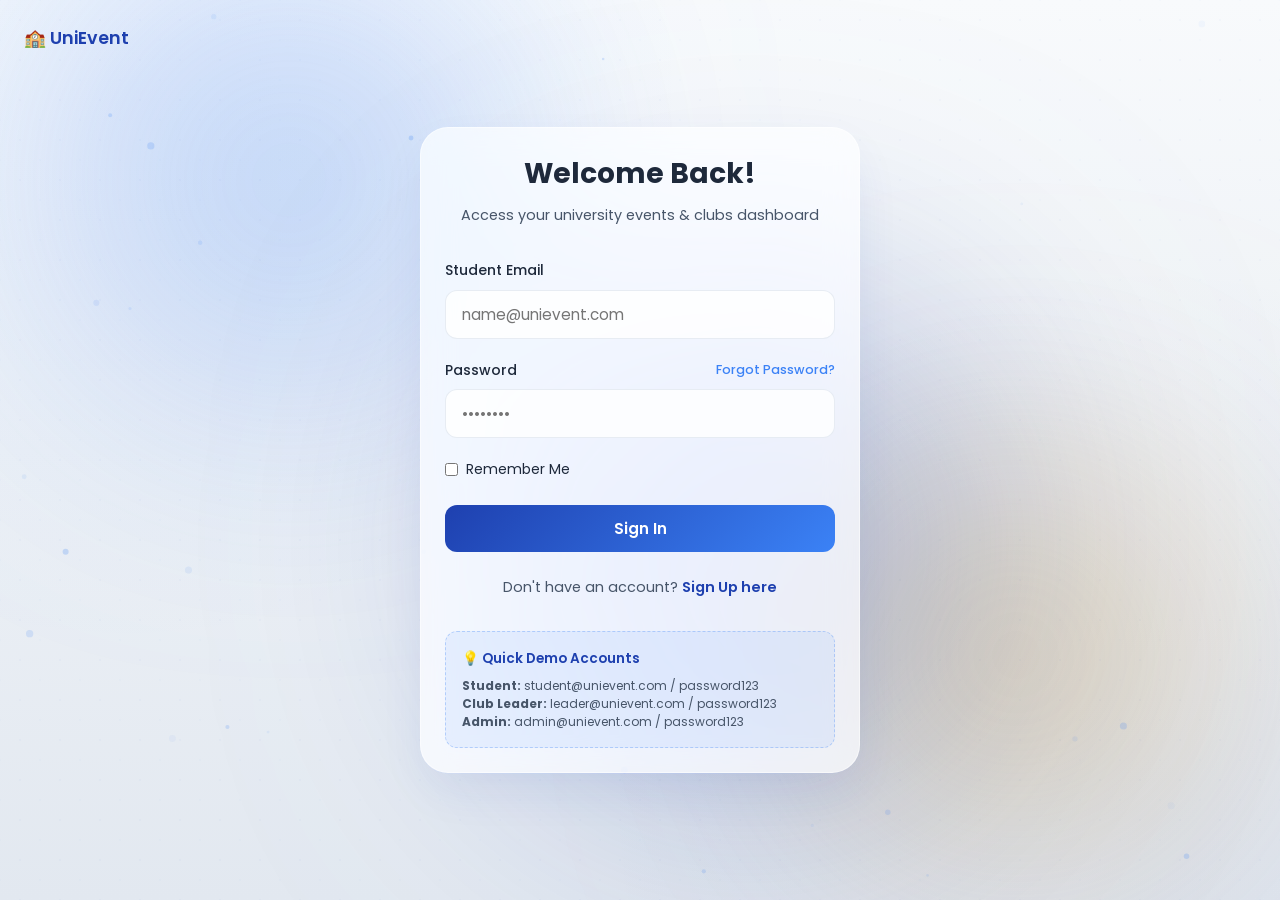
==== create-event.html @ b80aba5c "first commit" ====
<!DOCTYPE html>
<html lang="en">
<head>
  <meta charset="UTF-8">
  <meta name="viewport" content="width=device-width, initial-scale=1.0">
  <title>Create Event - UniEvent</title>
  <link rel="stylesheet" href="css/style.css">
  <link rel="stylesheet" href="css/dashboard.css">
  <link rel="stylesheet" href="css/animations.css">
</head>
<body>
  <!-- Page Loader -->
  <div class="page-loader">
    <div class="spinner"></div>
  </div>

  <!-- Particle background canvas -->
  <canvas id="particles-canvas"></canvas>
  <div class="bg-pattern-fade"></div>

  <div class="dashboard-layout">
    
    <!-- Sidebar Navigation -->
    <aside class="sidebar">
      <div class="sidebar-header">
        <a href="index.html" class="sidebar-logo">🏫 Uni<span>Event</span></a>
      </div>
      
      <div class="sidebar-user">
        <div class="user-avatar">
          <!-- Initial letter -->
        </div>
        <div class="user-info">
          <span class="user-name">Loading...</span>
          <span class="user-role">Student</span>
        </div>
      </div>

      <ul class="sidebar-nav">
        <li class="sidebar-item">
          <a href="dashboard.html">
            <svg viewBox="0 0 24 24"><rect x="3" y="3" width="7" height="9" rx="1"/><rect x="14" y="3" width="7" height="5" rx="1"/><rect x="14" y="12" width="7" height="9" rx="1"/><rect x="3" y="16" width="7" height="5" rx="1"/></svg>
            Dashboard
          </a>
        </li>
        <li class="sidebar-item">
          <a href="events.html">
            <svg viewBox="0 0 24 24"><rect x="3" y="4" width="18" height="18" rx="2" ry="2"/><line x1="16" y1="2" x2="16" y2="6"/><line x1="8" y1="2" x2="8" y2="6"/><line x1="3" y1="10" x2="21" y2="10"/></svg>
            Explore Events
          </a>
        </li>
        <li class="sidebar-item">
          <a href="clubs.html">
            <svg viewBox="0 0 24 24"><path d="M17 21v-2a4 4 0 0 0-4-4H5a4 4 0 0 0-4 4v2"/><circle cx="9" cy="7" r="4"/><path d="M23 21v-2a4 4 0 0 0-3-3.87"/><path d="M16 3.13a4 4 0 0 1 0 7.75"/></svg>
            Active Clubs
          </a>
        </li>
        <li class="sidebar-item active" id="create-event-sidebar-item">
          <a href="create-event.html">
            <svg viewBox="0 0 24 24"><rect x="3" y="3" width="18" height="18" rx="2" ry="2"/><line x1="12" y1="8" x2="12" y2="16"/><line x1="8" y1="12" x2="16" y2="12"/></svg>
            Create Event
          </a>
        </li>
        <li class="sidebar-item">
          <a href="profile.html">
            <svg viewBox="0 0 24 24"><path d="M20 21v-2a4 4 0 0 0-4-4H8a4 4 0 0 0-4 4v2"/><circle cx="12" cy="7" r="4"/></svg>
            My Profile
          </a>
        </li>
      </ul>

      <div class="sidebar-footer">
        <a href="#" id="sidebar-logout" style="display:flex; align-items:center; gap:12px; font-size:0.9rem; font-weight:500;">
          <svg viewBox="0 0 24 24" style="width:18px; height:18px; stroke:currentColor; stroke-width:2; fill:none; flex-shrink:0;"><path d="M9 21H5a2 2 0 0 1-2-2V5a2 2 0 0 1 2-2h4"/><polyline points="16 17 21 12 16 7"/><line x1="21" y1="12" x2="9" y2="12"/></svg>
          Log Out
        </a>
      </div>
    </aside>

    <!-- Main Content Area -->
    <main class="main-content">
      
      <!-- Top Header -->
      <header class="main-header">
        <div style="display:flex; align-items:center; gap: 16px;">
          <button class="mobile-sidebar-toggle" aria-label="Toggle sidebar">☰</button>
          <div class="page-title">
            <h2>Create New Event</h2>
            <p>Publish a new event to the campus directory</p>
          </div>
        </div>
        
        <div class="header-controls">
          <a href="profile.html" class="user-avatar" style="width: 40px; height: 40px; cursor: pointer;">
            <!-- Avatar letter -->
          </a>
        </div>
      </header>

      <!-- Event Form Container -->
      <div style="max-width: 800px; margin: 0 auto; width: 100%;">
        <div class="glass-card fade-in">
          
          <form id="create-event-form">
            <div class="form-group">
              <label for="event-title" class="form-label">Event Title</label>
              <input type="text" id="event-title" class="form-control" placeholder="e.g. Annual Programming Hackathon" required>
            </div>

            <div class="form-row">
              <div class="form-group">
                <label for="event-club-select" class="form-label">Organizing Club</label>
                <select id="event-club-select" class="form-control" style="cursor: pointer;">
                  <!-- Injected dynamically via js/events.js -->
                </select>
              </div>

              <div class="form-group">
                <label for="event-category" class="form-label">Category</label>
                <select id="event-category" class="form-control" style="cursor: pointer;">
                  <option value="Academic">Academic / Tech</option>
                  <option value="Cultural">Cultural / Jam</option>
                  <option value="Athletics">Athletics / Sports</option>
                </select>
              </div>
            </div>

            <div class="form-row">
              <div class="form-group">
                <label for="event-date" class="form-label">Date</label>
                <input type="date" id="event-date" class="form-control" required>
              </div>

              <div class="form-group">
                <label for="event-time" class="form-label">Time</label>
                <input type="time" id="event-time" class="form-control" required>
              </div>
            </div>

            <div class="form-group">
              <label for="event-venue" class="form-label">Venue / Location</label>
              <input type="text" id="event-venue" class="form-control" placeholder="e.g. Auditorium Hall B, Campus Quad" required>
            </div>

            <div class="form-group">
              <label for="event-desc" class="form-label">Description</label>
              <textarea id="event-desc" class="form-control" rows="5" placeholder="Detail the event description, schedule, prizes and participant instructions..." required style="resize: vertical; font-family: var(--font-main);"></textarea>
            </div>

            <div class="form-group">
              <label class="form-label">Banner Image Selection</label>
              <div style="border: 2px dashed #CBD5E1; border-radius: var(--radius-sm); padding: 24px; text-align: center; background: rgba(255,255,255,0.4);">
                <div style="font-size: 2rem; margin-bottom: 8px;">🖼️</div>
                <div style="font-size: 0.85rem; color: var(--text-muted); font-weight: 500;">
                  A demo banner will be assigned automatically upon publishing.
                </div>
              </div>
            </div>

            <div style="display:flex; justify-content:flex-end; gap: 16px; margin-top: 32px; border-top: 1px solid #E2E8F0; padding-top: 24px;">
              <a href="dashboard.html" class="btn btn-secondary btn-animate">Cancel</a>
              <button type="submit" class="btn btn-primary btn-animate">Publish Event</button>
            </div>

          </form>

        </div>
      </div>

    </main>

  </div>

  <!-- Scripts -->
  <script src="js/app.js"></script>
  <script src="js/dashboard.js"></script>
  <script src="js/events.js"></script>
  <script>
    document.addEventListener('DOMContentLoaded', () => {
      // Expose logout button
      document.getElementById('sidebar-logout').addEventListener('click', (e) => {
        e.preventDefault();
        db.setCurrentUser(null);
        showToast('Logged out successfully', 'success');
        setTimeout(() => {
          window.location.href = 'index.html';
        }, 1000);
      });
    });
  </script>
</body>
</html>
---- css/style.css ----
@import url('https://fonts.googleapis.com/css2?family=Poppins:wght@300;400;500;600;700&display=swap');

:root {
  --primary-color: #1E40AF;       /* Royal Blue */
  --secondary-color: #3B82F6;     /* Bright Blue */
  --accent-color: #F59E0B;        /* Amber */
  --background-color: #F8FAFC;    /* Slate 50 */
  --text-color: #1E293B;          /* Slate 800 */
  --text-muted: #64748B;          /* Slate 500 */
  
  /* Additional Colors */
  --success-color: #10B981;       /* Emerald 500 */
  --danger-color: #EF4444;        /* Red 500 */
  --warning-color: #F59E0B;       /* Amber 500 */
  --white: #FFFFFF;
  
  /* Glassmorphism Details */
  --glass-bg: rgba(255, 255, 255, 0.72);
  --glass-border: rgba(255, 255, 255, 0.55);
  --glass-shadow: 0 10px 40px -10px rgba(30, 64, 175, 0.04), 0 1px 3px 0 rgba(0, 0, 0, 0.01);
  --card-shadow: 0 12px 36px -12px rgba(30, 64, 175, 0.06);
  
  /* Fonts & Gradients */
  --font-main: 'Poppins', sans-serif;
  --primary-gradient: linear-gradient(135deg, #1E40AF 0%, #3B82F6 100%);
  --accent-gradient: linear-gradient(135deg, #F59E0B 0%, #D97706 100%);
  --glass-gradient: linear-gradient(135deg, rgba(255, 255, 255, 0.85) 0%, rgba(255, 255, 255, 0.45) 100%);
  
  /* Border Radii */
  --radius-sm: 12px;
  --radius-md: 20px;
  --radius-lg: 28px;

  --nav-height: 80px;
}

* {
  margin: 0;
  padding: 0;
  box-sizing: border-box;
}

body {
  font-family: var(--font-main);
  background: radial-gradient(circle at 10% 10%, rgba(59, 130, 246, 0.06) 0%, transparent 40%), 
              radial-gradient(circle at 90% 90%, rgba(30, 64, 175, 0.04) 0%, transparent 40%), 
              linear-gradient(180deg, #F8FAFC 0%, #E2E8F0 100%);
  background-color: var(--background-color);
  color: var(--text-color);
  line-height: 1.6;
  overflow-x: hidden;
  position: relative;
  min-height: 100vh;
}

h1, h2, h3, h4, h5, h6 {
  font-weight: 600;
  color: var(--text-color);
}

a {
  text-decoration: none;
  color: inherit;
  transition: color 0.3s ease;
}

/* Glassmorphism Card Utilities */
.glass-card {
  background: var(--glass-bg);
  backdrop-filter: blur(16px) saturate(190%);
  -webkit-backdrop-filter: blur(16px) saturate(190%);
  border: 1px solid var(--glass-border);
  box-shadow: var(--glass-shadow);
  border-radius: var(--radius-md);
  padding: 24px;
  transition: transform 0.4s cubic-bezier(0.16, 1, 0.3, 1), 
              box-shadow 0.4s cubic-bezier(0.16, 1, 0.3, 1), 
              border-color 0.4s ease;
}

.glass-card:hover {
  transform: translateY(-6px);
  box-shadow: 0 20px 40px rgba(30, 64, 175, 0.08), 
              0 0 25px rgba(245, 158, 11, 0.18);
  border-color: rgba(245, 158, 11, 0.3);
}

/* Card hover transitions */
.event-card:hover img {
  transform: scale(1.05);
}

/* Common Container */
.container {
  width: 100%;
  max-width: 1280px;
  margin: 0 auto;
  padding: 0 24px;
}

/* Buttons */
.btn {
  display: inline-flex;
  align-items: center;
  justify-content: center;
  padding: 12px 28px;
  border-radius: var(--radius-sm);
  font-family: var(--font-main);
  font-weight: 500;
  font-size: 0.95rem;
  border: none;
  cursor: pointer;
  z-index: 2;
  gap: 8px;
  white-space: nowrap;
}

.btn-primary {
  background: var(--primary-gradient);
  color: var(--white);
}

.btn-secondary {
  background: transparent;
  color: var(--primary-color);
  border: 2px solid var(--primary-color);
}

.btn-accent {
  background: var(--accent-gradient);
  color: var(--white);
}

.btn-outline-white {
  background: transparent;
  color: var(--white);
  border: 2px solid var(--white);
}

.btn-icon {
  padding: 10px;
  border-radius: 50%;
  background: var(--glass-bg);
  color: var(--text-color);
  box-shadow: var(--glass-shadow);
}

/* Navbar */
.navbar {
  position: fixed;
  top: 0;
  left: 0;
  width: 100%;
  height: var(--nav-height);
  z-index: 1000;
  background: rgba(248, 250, 252, 0.8);
  backdrop-filter: blur(20px);
  -webkit-backdrop-filter: blur(20px);
  border-bottom: 1px solid rgba(226, 232, 240, 0.8);
  transition: all 0.3s ease;
}

.navbar.scrolled {
  height: 70px;
  background: rgba(248, 250, 252, 0.95);
  box-shadow: 0 4px 20px -10px rgba(0,0,0,0.05);
}

.nav-container {
  display: flex;
  justify-content: space-between;
  align-items: center;
  height: 100%;
  max-width: 1280px;
  margin: 0 auto;
  padding: 0 24px;
}

.logo {
  font-size: 1.5rem;
  font-weight: 700;
  background: var(--primary-gradient);
  -webkit-background-clip: text;
  -webkit-text-fill-color: transparent;
  display: flex;
  align-items: center;
  gap: 8px;
}

.logo span {
  color: var(--accent-color);
  -webkit-text-fill-color: var(--accent-color);
}

.nav-links {
  display: flex;
  align-items: center;
  list-style: none;
  gap: 32px;
}

.nav-item a {
  font-weight: 500;
  font-size: 0.95rem;
  color: var(--text-muted);
  position: relative;
  padding: 8px 0;
}

.nav-item a:hover, .nav-item.active a {
  color: var(--primary-color);
}

.nav-item a::after {
  content: '';
  position: absolute;
  bottom: 0;
  left: 0;
  width: 0;
  height: 2px;
  background: var(--primary-color);
  transition: width 0.3s ease;
}

.nav-item a:hover::after, .nav-item.active a::after {
  width: 100%;
}

.nav-actions {
  display: flex;
  align-items: center;
  gap: 16px;
}

.hamburger {
  display: none;
  flex-direction: column;
  justify-content: space-between;
  width: 30px;
  height: 21px;
  background: transparent;
  border: none;
  cursor: pointer;
  z-index: 1001;
}

.hamburger span {
  width: 100%;
  height: 3px;
  background-color: var(--text-color);
  border-radius: 10px;
  transition: all 0.3s linear;
}

/* Form Styles */
.form-group {
  margin-bottom: 20px;
  text-align: left;
}

.form-label {
  display: block;
  font-weight: 500;
  font-size: 0.875rem;
  color: var(--text-color);
  margin-bottom: 8px;
}

.form-control {
  width: 100%;
  padding: 12px 16px;
  font-size: 0.95rem;
  font-family: var(--font-main);
  border-radius: var(--radius-sm);
  border: 1px solid rgba(226, 232, 240, 0.8);
  background: rgba(255, 255, 255, 0.8);
  color: var(--text-color);
  transition: all 0.3s ease;
  outline: none;
}

.form-control:focus {
  border-color: var(--secondary-color);
  background: var(--white);
  box-shadow: 0 0 0 4px rgba(59, 130, 246, 0.15);
}

.form-row {
  display: grid;
  grid-template-columns: 1fr 1fr;
  gap: 16px;
}

.form-checkbox {
  display: flex;
  align-items: center;
  gap: 8px;
  cursor: pointer;
  font-size: 0.875rem;
}

/* Toast Notifications */
.toast-container {
  position: fixed;
  bottom: 24px;
  right: 24px;
  z-index: 9999;
  display: flex;
  flex-direction: column;
  gap: 12px;
  max-width: 350px;
  width: 100%;
}

.toast {
  background: var(--white);
  border-left: 4px solid var(--primary-color);
  box-shadow: 0 10px 25px -5px rgba(0,0,0,0.1);
  padding: 16px;
  border-radius: var(--radius-sm);
  display: flex;
  align-items: center;
  justify-content: space-between;
  transform: translateX(120%);
  transition: transform 0.35s cubic-bezier(0.175, 0.885, 0.32, 1.275);
}

.toast.show {
  transform: translateX(0);
}

.toast-content {
  display: flex;
  align-items: center;
  gap: 12px;
}

.toast-icon {
  width: 24px;
  height: 24px;
  display: flex;
  align-items: center;
  justify-content: center;
  border-radius: 50%;
  color: var(--white);
  font-size: 0.75rem;
}

.toast-success {
  border-left-color: var(--success-color);
}
.toast-success .toast-icon {
  background-color: var(--success-color);
}

.toast-error {
  border-left-color: var(--danger-color);
}
.toast-error .toast-icon {
  background-color: var(--danger-color);
}

.toast-message {
  font-size: 0.9rem;
  font-weight: 500;
  color: var(--text-color);
}

.toast-close {
  background: transparent;
  border: none;
  color: var(--text-muted);
  cursor: pointer;
  font-size: 1.2rem;
}

/* Modal Window */
.modal {
  position: fixed;
  top: 0;
  left: 0;
  width: 100%;
  height: 100%;
  z-index: 2000;
  background: rgba(15, 23, 42, 0.4);
  backdrop-filter: blur(8px);
  display: none;
  align-items: center;
  justify-content: center;
  padding: 16px;
}

.modal.show {
  display: flex;
}

.modal-content {
  background: var(--white);
  border-radius: var(--radius-md);
  max-width: 500px;
  width: 100%;
  box-shadow: 0 25px 50px -12px rgba(0, 0, 0, 0.25);
  animation: fadeIn 0.4s cubic-bezier(0.16, 1, 0.3, 1);
  overflow: hidden;
}

.modal-header {
  padding: 20px 24px;
  border-bottom: 1px solid rgba(226, 232, 240, 0.8);
  display: flex;
  justify-content: space-between;
  align-items: center;
}

.modal-title {
  font-size: 1.25rem;
  font-weight: 600;
}

.modal-close {
  background: transparent;
  border: none;
  font-size: 1.5rem;
  cursor: pointer;
  color: var(--text-muted);
  line-height: 1;
}

.modal-body {
  padding: 24px;
}

.modal-footer {
  padding: 16px 24px;
  background: var(--background-color);
  display: flex;
  justify-content: flex-end;
  gap: 12px;
  border-top: 1px solid rgba(226, 232, 240, 0.8);
}

/* Dropdown Menu */
.dropdown {
  position: relative;
  display: inline-block;
}

.dropdown-toggle {
  display: flex;
  align-items: center;
  gap: 8px;
  cursor: pointer;
}

.dropdown-menu {
  position: absolute;
  right: 0;
  top: calc(100% + 10px);
  width: 200px;
  background: var(--white);
  border-radius: var(--radius-sm);
  box-shadow: 0 10px 25px -5px rgba(0,0,0,0.1);
  border: 1px solid rgba(226, 232, 240, 0.8);
  display: none;
  flex-direction: column;
  z-index: 10;
  overflow: hidden;
}

.dropdown-menu.show {
  display: flex;
}

.dropdown-item {
  padding: 12px 16px;
  font-size: 0.9rem;
  color: var(--text-color);
  display: flex;
  align-items: center;
  gap: 12px;
  transition: background 0.2s ease;
}

.dropdown-item:hover {
  background: var(--background-color);
  color: var(--primary-color);
}

/* Footer styling */
.footer {
  background: #0F172A;
  color: #94A3B8;
  padding: 80px 0 30px 0;
  border-top: 1px solid rgba(255,255,255,0.05);
}

.footer-grid {
  display: grid;
  grid-template-columns: 2fr 1fr 1fr 1.5fr;
  gap: 48px;
  margin-bottom: 60px;
}

.footer-brand h3 {
  color: var(--white);
  font-size: 1.5rem;
  margin-bottom: 20px;
}

.footer-brand p {
  margin-bottom: 24px;
  max-width: 320px;
}

.footer-links-col h4 {
  color: var(--white);
  margin-bottom: 24px;
  font-size: 1.1rem;
}

.footer-links-col ul {
  list-style: none;
  display: flex;
  flex-direction: column;
  gap: 12px;
}

.footer-links-col ul a:hover {
  color: var(--white);
  padding-left: 4px;
}

.footer-links-col ul a {
  transition: all 0.3s ease;
}

.footer-contact p {
  margin-bottom: 12px;
  display: flex;
  align-items: center;
  gap: 10px;
}

.social-links {
  display: flex;
  gap: 16px;
}

.social-icon {
  width: 40px;
  height: 40px;
  border-radius: 50%;
  background: rgba(255,255,255,0.05);
  display: flex;
  align-items: center;
  justify-content: center;
  color: var(--white);
  transition: all 0.3s ease;
}

.social-icon:hover {
  background: var(--primary-color);
  transform: translateY(-4px);
}

.footer-bottom {
  border-top: 1px solid rgba(255,255,255,0.05);
  padding-top: 30px;
  display: flex;
  justify-content: space-between;
  align-items: center;
  font-size: 0.875rem;
}

/* Tablet styles (1024px & 768px) */
@media (max-width: 1024px) {
  .footer-grid {
    grid-template-columns: 1fr 1fr;
    gap: 32px;
  }
}

@media (max-width: 768px) {
  .hamburger {
    display: flex;
  }

  .nav-links {
    position: fixed;
    top: var(--nav-height);
    left: -100%;
    width: 100%;
    height: calc(100vh - var(--nav-height));
    background: var(--white);
    flex-direction: column;
    align-items: flex-start;
    padding: 40px 24px;
    gap: 24px;
    transition: left 0.4s ease;
    box-shadow: 0 10px 15px -3px rgba(0, 0, 0, 0.05);
  }

  .nav-links.active {
    left: 0;
  }

  .nav-actions {
    display: none;
  }

  .nav-links .nav-actions-mobile {
    display: flex;
    flex-direction: column;
    width: 100%;
    gap: 16px;
    margin-top: 24px;
  }

  .nav-links .nav-actions-mobile .btn {
    width: 100%;
  }

  .footer-grid {
    grid-template-columns: 1fr;
  }

  .footer-bottom {
    flex-direction: column;
    gap: 16px;
    text-align: center;
  }
}

/* Hamburger animations */
.hamburger.open span:nth-child(1) {
  transform: rotate(45deg) translate(5px, 5px);
}
.hamburger.open span:nth-child(2) {
  opacity: 0;
}
.hamburger.open span:nth-child(3) {
  transform: rotate(-45deg) translate(7px, -8px);
}

/* UI Improvement Utility Classes */
#particles-canvas {
  position: fixed;
  top: 0;
  left: 0;
  width: 100vw;
  height: 100vh;
  z-index: -2;
  pointer-events: none;
  opacity: 0.75;
}

.hero-glow {
  position: absolute;
  width: 500px;
  height: 500px;
  background: radial-gradient(circle, rgba(59, 130, 246, 0.12) 0%, rgba(30, 64, 175, 0.02) 60%, transparent 100%);
  filter: blur(60px);
  pointer-events: none;
  z-index: -1;
  top: 15%;
  left: 10%;
}

.wave-divider {
  position: relative;
  width: 100%;
  height: 0;
  line-height: 0;
  overflow: hidden;
  z-index: 10;
}

.wave-divider svg {
  position: relative;
  display: block;
  width: calc(100% + 1.3px);
  height: 60px;
}

.wave-divider.top svg {
  transform: rotate(180deg);
}

/* Button micro-scale animation hover state */
.btn {
  transition: transform 0.3s cubic-bezier(0.16, 1, 0.3, 1), 
              box-shadow 0.3s cubic-bezier(0.16, 1, 0.3, 1), 
              background 0.3s ease, 
              color 0.3s ease;
}

.btn:hover {
  transform: scale(1.04) translateY(-1px);
  box-shadow: 0 10px 20px -5px rgba(59, 130, 246, 0.25);
}

.btn-primary:hover {
  box-shadow: 0 10px 20px -5px rgba(30, 64, 175, 0.35);
}

.btn-accent:hover {
  box-shadow: 0 10px 20px -5px rgba(245, 158, 11, 0.35);
}

.btn:active {
  transform: scale(0.97) translateY(0);
}

/* Card Specific Utility Classes */
.event-card {
  padding: 0 !important;
  overflow: hidden;
  display: flex;
  flex-direction: column;
  height: 100%;
}

.club-card {
  display: flex;
  flex-direction: column;
  height: 100%;
}

.profile-list-item {
  padding: 16px !important;
  margin-bottom: 12px;
  display: flex;
  justify-content: space-between;
  align-items: center;
}

/* Legible Text contrast (A11y validation) */
:root {
  --text-muted: #475569; /* Slate 600 for premium legibility contrast */
}
---- css/dashboard.css ----
/* Dashboard Layout and Dashboard Components styling */

.dashboard-layout {
  display: flex;
  min-height: 100vh;
  background-color: #F1F5F9;
}

/* Sidebar Styling */
.sidebar {
  width: 260px;
  background: #0F172A;
  color: #94A3B8;
  display: flex;
  flex-direction: column;
  position: fixed;
  top: 0;
  bottom: 0;
  left: 0;
  z-index: 100;
  transition: transform 0.3s cubic-bezier(0.16, 1, 0.3, 1);
}

.sidebar-header {
  height: 80px;
  padding: 0 24px;
  display: flex;
  align-items: center;
  border-bottom: 1px solid rgba(255, 255, 255, 0.05);
}

.sidebar-logo {
  font-size: 1.35rem;
  font-weight: 700;
  color: var(--white);
  display: flex;
  align-items: center;
  gap: 8px;
}

.sidebar-logo span {
  color: var(--accent-color);
}

.sidebar-user {
  padding: 24px;
  display: flex;
  align-items: center;
  gap: 12px;
  border-bottom: 1px solid rgba(255, 255, 255, 0.05);
}

.user-avatar {
  width: 45px;
  height: 45px;
  border-radius: 50%;
  background: var(--primary-gradient);
  color: var(--white);
  display: flex;
  align-items: center;
  justify-content: center;
  font-weight: 600;
  font-size: 1.1rem;
  border: 2px solid rgba(255,255,255,0.1);
  overflow: hidden;
}

.user-avatar img {
  width: 100%;
  height: 100%;
  object-fit: cover;
}

.user-info {
  display: flex;
  flex-direction: column;
  max-width: 150px;
}

.user-name {
  color: var(--white);
  font-weight: 500;
  font-size: 0.9rem;
  white-space: nowrap;
  overflow: hidden;
  text-overflow: ellipsis;
}

.user-role {
  font-size: 0.75rem;
  color: #64748B;
}

.sidebar-nav {
  padding: 24px 12px;
  list-style: none;
  display: flex;
  flex-direction: column;
  gap: 6px;
  flex-grow: 1;
}

.sidebar-item a {
  display: flex;
  align-items: center;
  gap: 14px;
  padding: 12px 16px;
  border-radius: 12px;
  font-size: 0.9rem;
  font-weight: 500;
  color: #94A3B8;
  transition: all 0.3s cubic-bezier(0.16, 1, 0.3, 1);
  border-left: 3px solid transparent;
}

.sidebar-item a svg {
  width: 20px;
  height: 20px;
  stroke: currentColor;
  stroke-width: 2;
  fill: none;
  flex-shrink: 0;
  transition: all 0.3s ease;
}

.sidebar-item a:hover {
  background: rgba(255, 255, 255, 0.05);
  color: var(--white);
}

.sidebar-item.active a {
  background: rgba(255, 255, 255, 0.08);
  color: var(--white);
  border-left: 3px solid var(--secondary-color);
  font-weight: 600;
  border-top-left-radius: 0;
  border-bottom-left-radius: 0;
}

.sidebar-footer {
  padding: 24px 16px;
  border-top: 1px solid rgba(255, 255, 255, 0.05);
}

/* Dashboard Content Area */
.main-content {
  flex-grow: 1;
  margin-left: 260px;
  padding: 40px;
  min-height: 100vh;
  display: flex;
  flex-direction: column;
  transition: margin-left 0.3s cubic-bezier(0.16, 1, 0.3, 1);
}

.main-header {
  display: flex;
  justify-content: space-between;
  align-items: center;
  margin-bottom: 32px;
}

.page-title h2 {
  font-size: 1.75rem;
  font-weight: 700;
}

.page-title p {
  color: var(--text-muted);
  font-size: 0.9rem;
}

.header-controls {
  display: flex;
  align-items: center;
  gap: 20px;
}

.notifications-bell {
  position: relative;
  cursor: pointer;
  padding: 8px;
}

.bell-badge {
  position: absolute;
  top: 4px;
  right: 4px;
  width: 8px;
  height: 8px;
  background-color: var(--danger-color);
  border-radius: 50%;
}

/* Grid Layout */
.dashboard-grid {
  display: grid;
  grid-template-columns: 2fr 1fr;
  gap: 32px;
  margin-bottom: 32px;
}

/* Stats Cards */
.stats-row {
  display: grid;
  grid-template-columns: repeat(auto-fit, minmax(220px, 1fr));
  gap: 24px;
  margin-bottom: 32px;
}

.stat-card {
  display: flex;
  align-items: center;
  justify-content: space-between;
  background: var(--white);
  padding: 24px;
  border-radius: var(--radius-md);
  box-shadow: var(--card-shadow);
  border: 1px solid rgba(226, 232, 240, 0.8);
  transition: transform 0.35s cubic-bezier(0.16, 1, 0.3, 1), 
              box-shadow 0.35s cubic-bezier(0.16, 1, 0.3, 1);
}

.stat-card:hover {
  transform: translateY(-4px) scale(1.02);
  box-shadow: 0 20px 40px rgba(30, 64, 175, 0.08);
}

.stat-icon {
  width: 50px;
  height: 50px;
  border-radius: 12px;
  display: flex;
  align-items: center;
  justify-content: center;
  font-size: 1.5rem;
}

.icon-blue {
  background: rgba(59, 130, 246, 0.1);
  color: var(--secondary-color);
}

.icon-amber {
  background: rgba(245, 158, 11, 0.1);
  color: var(--accent-color);
}

.icon-green {
  background: rgba(16, 185, 129, 0.1);
  color: var(--success-color);
}

.icon-red {
  background: rgba(239, 68, 68, 0.1);
  color: var(--danger-color);
}

.stat-details {
  display: flex;
  flex-direction: column;
}

.stat-number {
  font-size: 1.75rem;
  font-weight: 700;
  line-height: 1.2;
}

.stat-label {
  font-size: 0.85rem;
  color: var(--text-muted);
}

/* Section Header */
.section-header {
  display: flex;
  justify-content: space-between;
  align-items: center;
  margin-bottom: 20px;
}

.section-header h3 {
  font-size: 1.25rem;
  font-weight: 600;
}

.section-link {
  font-size: 0.85rem;
  color: var(--secondary-color);
  font-weight: 500;
}

/* Tables and Activity list */
.responsive-table-container {
  overflow-x: auto;
  background: var(--white);
  border-radius: var(--radius-md);
  border: 1px solid rgba(226, 232, 240, 0.8);
  box-shadow: var(--card-shadow);
}

.responsive-table {
  width: 100%;
  border-collapse: collapse;
  text-align: left;
  font-size: 0.9rem;
}

.responsive-table th {
  background: #F8FAFC;
  padding: 16px 24px;
  font-weight: 600;
  color: var(--text-muted);
  border-bottom: 1px solid rgba(226, 232, 240, 0.8);
}

.responsive-table td {
  padding: 16px 24px;
  border-bottom: 1px solid rgba(226, 232, 240, 0.8);
  color: var(--text-color);
}

.responsive-table tr:last-child td {
  border-bottom: none;
}

.status-badge {
  display: inline-block;
  padding: 4px 12px;
  border-radius: 50px;
  font-size: 0.75rem;
  font-weight: 500;
}

.badge-success {
  background: rgba(16, 185, 129, 0.1);
  color: var(--success-color);
}

.badge-warning {
  background: rgba(245, 158, 11, 0.1);
  color: var(--warning-color);
}

.badge-danger {
  background: rgba(239, 68, 68, 0.1);
  color: var(--danger-color);
}

/* Activity Feed */
.activity-card {
  background: var(--white);
  padding: 24px;
  border-radius: var(--radius-md);
  border: 1px solid rgba(226, 232, 240, 0.8);
  box-shadow: var(--card-shadow);
}

.activity-list {
  display: flex;
  flex-direction: column;
  gap: 20px;
}

.activity-item {
  display: flex;
  gap: 16px;
  position: relative;
}

.activity-item:not(:last-child)::after {
  content: '';
  position: absolute;
  top: 32px;
  left: 15px;
  width: 2px;
  height: calc(100% - 12px);
  background: rgba(226, 232, 240, 0.8);
}

.activity-marker {
  width: 32px;
  height: 32px;
  border-radius: 50%;
  background: rgba(59, 130, 246, 0.1);
  color: var(--secondary-color);
  display: flex;
  align-items: center;
  justify-content: center;
  font-size: 0.85rem;
  flex-shrink: 0;
  z-index: 1;
}

.marker-green {
  background: rgba(16, 185, 129, 0.1);
  color: var(--success-color);
}

.marker-amber {
  background: rgba(245, 158, 11, 0.1);
  color: var(--accent-color);
}

.activity-details {
  display: flex;
  flex-direction: column;
}

.activity-text {
  font-size: 0.85rem;
  font-weight: 500;
}

.activity-time {
  font-size: 0.75rem;
  color: var(--text-muted);
}

/* Calendar widget */
.calendar-widget {
  background: var(--white);
  padding: 24px;
  border-radius: var(--radius-md);
  border: 1px solid rgba(226, 232, 240, 0.8);
  box-shadow: var(--card-shadow);
  margin-top: 32px;
}

.calendar-header {
  display: flex;
  justify-content: space-between;
  align-items: center;
  margin-bottom: 20px;
}

.calendar-title {
  font-size: 1rem;
  font-weight: 600;
}

.calendar-grid {
  display: grid;
  grid-template-columns: repeat(7, 1fr);
  gap: 8px;
  text-align: center;
}

.calendar-day-label {
  font-size: 0.75rem;
  font-weight: 600;
  color: var(--text-muted);
  text-transform: uppercase;
}

.calendar-day {
  aspect-ratio: 1;
  display: flex;
  align-items: center;
  justify-content: center;
  font-size: 0.85rem;
  border-radius: 8px;
  cursor: pointer;
  transition: all 0.2s ease;
}

.calendar-day:hover:not(.empty) {
  background: rgba(59, 130, 246, 0.1);
}

.calendar-day.has-event {
  background: rgba(245, 158, 11, 0.15);
  color: #D97706;
  font-weight: 600;
  position: relative;
}

.calendar-day.has-event::after {
  content: '';
  position: absolute;
  bottom: 4px;
  width: 4px;
  height: 4px;
  background: var(--accent-color);
  border-radius: 50%;
}

.calendar-day.active {
  background: var(--primary-color) !important;
  color: var(--white) !important;
}

/* Event List Card */
.dashboard-events-grid {
  display: grid;
  grid-template-columns: repeat(auto-fill, minmax(280px, 1fr));
  gap: 24px;
}

/* Profile elements */
.profile-cover {
  height: 180px;
  background: var(--primary-gradient);
  border-radius: var(--radius-md) var(--radius-md) 0 0;
  position: relative;
}

.profile-header-card {
  background: var(--white);
  border-radius: 0 0 var(--radius-md) var(--radius-md);
  padding: 32px;
  border: 1px solid rgba(226, 232, 240, 0.8);
  border-top: none;
  box-shadow: var(--card-shadow);
  display: flex;
  align-items: flex-end;
  gap: 24px;
  margin-bottom: 32px;
  position: relative;
}

.profile-avatar-container {
  width: 120px;
  height: 120px;
  border-radius: 50%;
  border: 5px solid var(--white);
  margin-top: -80px;
  box-shadow: 0 10px 25px -5px rgba(0,0,0,0.1);
  background: var(--white);
  position: relative;
  z-index: 5;
  overflow: hidden;
}

.profile-avatar-container img {
  width: 100%;
  height: 100%;
  object-fit: cover;
}

.profile-meta {
  flex-grow: 1;
}

.profile-meta h3 {
  font-size: 1.5rem;
  font-weight: 700;
}

.profile-meta p {
  color: var(--text-muted);
}

.mobile-sidebar-toggle {
  display: none;
  background: none;
  border: none;
  font-size: 1.5rem;
  color: var(--text-color);
  cursor: pointer;
}

/* Tablet & Mobile styles */
@media (max-width: 1024px) {
  .dashboard-grid {
    grid-template-columns: 1fr;
  }
}

@media (max-width: 768px) {
  .sidebar {
    transform: translateX(-100%);
  }
  
  .sidebar.active {
    transform: translateX(0);
  }

  .main-content {
    margin-left: 0;
    padding: 24px;
  }

  .mobile-sidebar-toggle {
    display: block;
  }

  .profile-header-card {
    flex-direction: column;
    align-items: center;
    text-align: center;
    padding: 24px;
  }

  .profile-avatar-container {
    margin-top: -70px;
  }
}
---- css/animations.css ----
/* Animations and Transitions for UniEvent */

/* Fade In on Load */
@keyframes fadeIn {
  from {
    opacity: 0;
    transform: translateY(20px);
  }
  to {
    opacity: 1;
    transform: translateY(0);
  }
}

.fade-in {
  animation: fadeIn 0.8s cubic-bezier(0.16, 1, 0.3, 1) forwards;
}

/* Scroll Reveal classes (revealed dynamically via Intersection Observer in JS) */
.reveal {
  opacity: 0;
  transform: translateY(30px);
  transition: opacity 0.8s cubic-bezier(0.16, 1, 0.3, 1), transform 0.8s cubic-bezier(0.16, 1, 0.3, 1);
}

.reveal.active {
  opacity: 1;
  transform: translateY(0);
}

/* Hover Lift Effect for Cards */
.hover-lift {
  transition: transform 0.3s cubic-bezier(0.34, 1.56, 0.64, 1), box-shadow 0.3s ease;
}

.hover-lift:hover {
  transform: translateY(-8px);
  box-shadow: 0 20px 40px -15px rgba(30, 64, 175, 0.15) !important;
}

/* Floating Background Elements (Blobs) */
@keyframes float1 {
  0% {
    transform: translate(0px, 0px) scale(1);
  }
  33% {
    transform: translate(30px, -50px) scale(1.1);
  }
  66% {
    transform: translate(-20px, 20px) scale(0.95);
  }
  100% {
    transform: translate(0px, 0px) scale(1);
  }
}

@keyframes float2 {
  0% {
    transform: translate(0px, 0px) scale(1.1);
  }
  33% {
    transform: translate(-40px, 30px) scale(0.9);
  }
  66% {
    transform: translate(40px, -20px) scale(1.05);
  }
  100% {
    transform: translate(0px, 0px) scale(1.1);
  }
}

.floating-orb {
  position: absolute;
  border-radius: 50%;
  filter: blur(120px);
  z-index: -3;
  opacity: 0.22;
  mix-blend-mode: multiply;
  pointer-events: none;
}

.orb-1 {
  background: var(--secondary-color);
  width: 450px;
  height: 450px;
  top: -5%;
  left: 5%;
  animation: float1 18s infinite alternate ease-in-out;
}

.orb-2 {
  background: var(--accent-color);
  width: 400px;
  height: 400px;
  bottom: 5%;
  right: 5%;
  animation: float2 22s infinite alternate ease-in-out;
}

.orb-3 {
  background: var(--primary-color);
  width: 550px;
  height: 550px;
  top: 30%;
  right: 20%;
  animation: float1 26s infinite alternate ease-in-out;
}

/* Subtle University Themed Icons Animation */
@keyframes float-pattern {
  from { background-position: 0 0; }
  to { background-position: 100px 100px; }
}

.bg-pattern-fade {
  position: fixed;
  top: 0;
  left: 0;
  width: 100%;
  height: 100%;
  opacity: 0.02;
  z-index: -4;
  pointer-events: none;
  background-image: radial-gradient(var(--primary-color) 1px, transparent 1px), 
                    radial-gradient(var(--secondary-color) 1px, transparent 1px);
  background-size: 40px 40px;
  background-position: 0 0, 20px 20px;
  animation: float-pattern 60s linear infinite;
}

@keyframes spin-slow {
  0% { transform: rotate(0deg); }
  100% { transform: rotate(360deg); }
}

.spin-slow {
  animation: spin-slow 40s linear infinite;
}


/* Animated Buttons */
.btn-animate {
  position: relative;
  overflow: hidden;
  transition: all 0.3s ease;
}

.btn-animate::after {
  content: '';
  position: absolute;
  top: 50%;
  left: 50%;
  width: 120%;
  height: 0;
  background: rgba(255, 255, 255, 0.15);
  transform: translate(-50%, -50%) rotate(45deg);
  transition: all 0.5s ease;
  z-index: 1;
}

.btn-animate:hover::after {
  height: 300%;
}

.btn-animate:active {
  transform: scale(0.96);
}

/* Pulse Animation for Notification Badge */
@keyframes pulse {
  0% {
    box-shadow: 0 0 0 0 rgba(239, 68, 68, 0.7);
  }
  70% {
    box-shadow: 0 0 0 8px rgba(239, 68, 68, 0);
  }
  100% {
    box-shadow: 0 0 0 0 rgba(239, 68, 68, 0);
  }
}

.pulse-badge {
  animation: pulse 2s infinite;
}

/* Page Loader */
.page-loader {
  position: fixed;
  top: 0;
  left: 0;
  width: 100%;
  height: 100%;
  background: var(--background-color);
  display: flex;
  justify-content: center;
  align-items: center;
  z-index: 9999;
  transition: opacity 0.5s ease, visibility 0.5s ease;
}

.page-loader.fade-out {
  opacity: 0;
  visibility: hidden;
}

.spinner {
  width: 50px;
  height: 50px;
  border: 4px solid rgba(30, 64, 175, 0.1);
  border-left-color: var(--primary-color);
  border-radius: 50%;
  animation: spin 1s linear infinite;
}

@keyframes spin {
  to {
    transform: rotate(360deg);
  }
}

/* Shimmer Loading placeholders (for data loading states) */
.shimmer {
  background: linear-gradient(90deg, #f1f5f9 25%, #e2e8f0 50%, #f1f5f9 75%);
  background-size: 200% 100%;
  animation: shimmer 1.5s infinite;
}

@keyframes shimmer {
  0% {
    background-position: 200% 0;
  }
  100% {
    background-position: -200% 0;
  }
}

/* Live Password Indicator Animation */
.strength-bar {
  height: 6px;
  border-radius: 3px;
  transition: width 0.3s ease, background-color 0.3s ease;
}
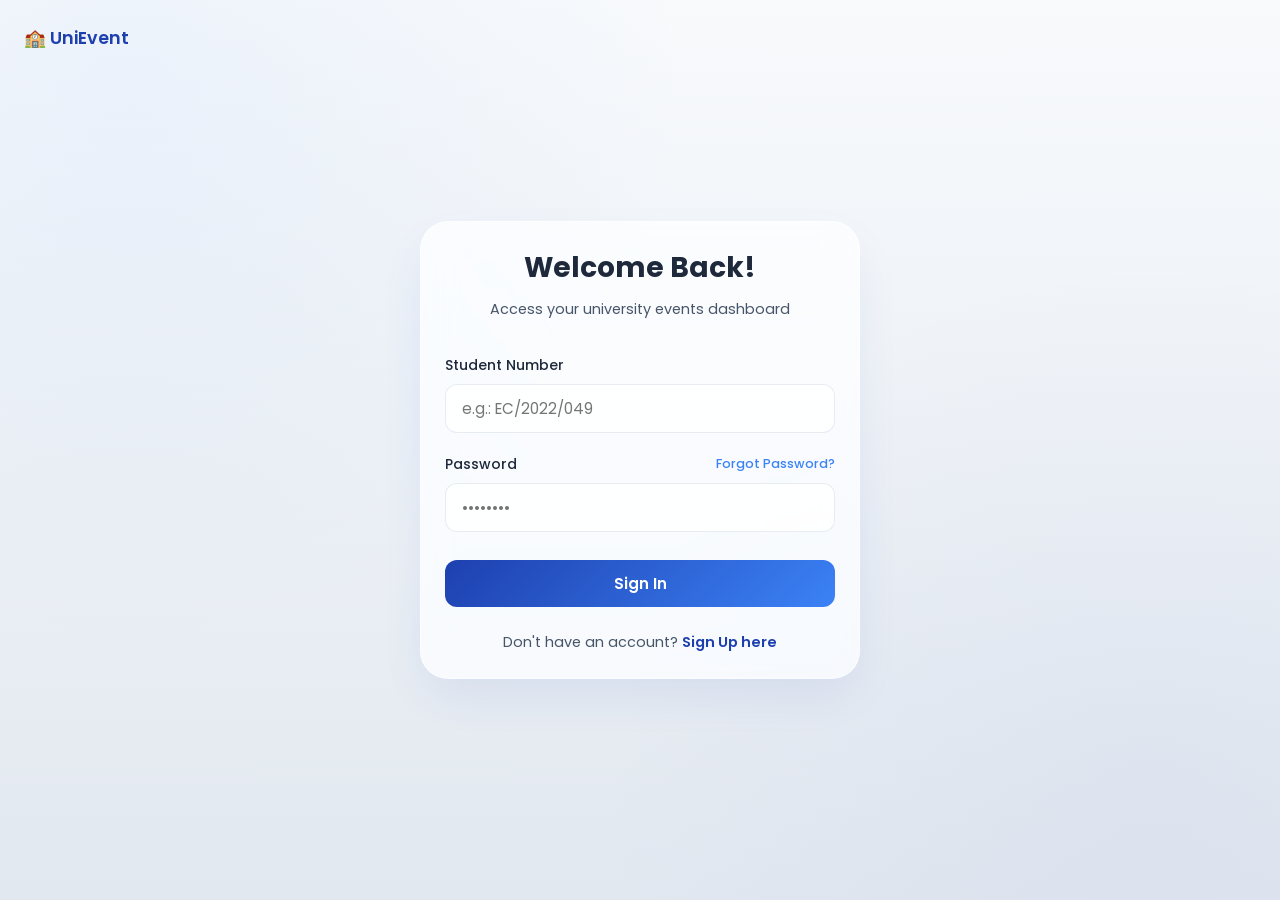
==== commit 07cb1ee0: "Completed UI" ====
--- a/create-event.html
+++ b/create-event.html
@@ -6,17 +6,8 @@
   <title>Create Event - UniEvent</title>
   <link rel="stylesheet" href="css/style.css">
   <link rel="stylesheet" href="css/dashboard.css">
-  <link rel="stylesheet" href="css/animations.css">
 </head>
 <body>
-  <!-- Page Loader -->
-  <div class="page-loader">
-    <div class="spinner"></div>
-  </div>
-
-  <!-- Particle background canvas -->
-  <canvas id="particles-canvas"></canvas>
-  <div class="bg-pattern-fade"></div>
 
   <div class="dashboard-layout">
     
@@ -43,18 +34,8 @@
             Dashboard
           </a>
         </li>
-        <li class="sidebar-item">
-          <a href="events.html">
-            <svg viewBox="0 0 24 24"><rect x="3" y="4" width="18" height="18" rx="2" ry="2"/><line x1="16" y1="2" x2="16" y2="6"/><line x1="8" y1="2" x2="8" y2="6"/><line x1="3" y1="10" x2="21" y2="10"/></svg>
-            Explore Events
-          </a>
-        </li>
-        <li class="sidebar-item">
-          <a href="clubs.html">
-            <svg viewBox="0 0 24 24"><path d="M17 21v-2a4 4 0 0 0-4-4H5a4 4 0 0 0-4 4v2"/><circle cx="9" cy="7" r="4"/><path d="M23 21v-2a4 4 0 0 0-3-3.87"/><path d="M16 3.13a4 4 0 0 1 0 7.75"/></svg>
-            Active Clubs
-          </a>
-        </li>
+
+
         <li class="sidebar-item active" id="create-event-sidebar-item">
           <a href="create-event.html">
             <svg viewBox="0 0 24 24"><rect x="3" y="3" width="18" height="18" rx="2" ry="2"/><line x1="12" y1="8" x2="12" y2="16"/><line x1="8" y1="12" x2="16" y2="12"/></svg>
@@ -109,13 +90,7 @@
 
             <div class="form-row">
               <div class="form-group">
-                <label for="event-club-select" class="form-label">Organizing Club</label>
-                <select id="event-club-select" class="form-control" style="cursor: pointer;">
-                  <!-- Injected dynamically via js/events.js -->
-                </select>
-              </div>
 
-              <div class="form-group">
                 <label for="event-category" class="form-label">Category</label>
                 <select id="event-category" class="form-control" style="cursor: pointer;">
                   <option value="Academic">Academic / Tech</option>
@@ -147,7 +122,7 @@
               <textarea id="event-desc" class="form-control" rows="5" placeholder="Detail the event description, schedule, prizes and participant instructions..." required style="resize: vertical; font-family: var(--font-main);"></textarea>
             </div>
 
-            <div class="form-group">
+           <!-- <div class="form-group">
               <label class="form-label">Banner Image Selection</label>
               <div style="border: 2px dashed #CBD5E1; border-radius: var(--radius-sm); padding: 24px; text-align: center; background: rgba(255,255,255,0.4);">
                 <div style="font-size: 2rem; margin-bottom: 8px;">🖼️</div>
@@ -155,11 +130,11 @@
                   A demo banner will be assigned automatically upon publishing.
                 </div>
               </div>
-            </div>
+            </div>-->
 
             <div style="display:flex; justify-content:flex-end; gap: 16px; margin-top: 32px; border-top: 1px solid #E2E8F0; padding-top: 24px;">
-              <a href="dashboard.html" class="btn btn-secondary btn-animate">Cancel</a>
-              <button type="submit" class="btn btn-primary btn-animate">Publish Event</button>
+              <a href="dashboard.html" class="btn btn-secondary">Cancel</a>
+              <button type="submit" class="btn btn-primary">Publish Event</button>
             </div>
 
           </form>
@@ -190,3 +165,5 @@
   </script>
 </body>
 </html>
+
+
--- a/css/style.css
+++ b/css/style.css
@@ -51,6 +51,7 @@
   overflow-x: hidden;
   position: relative;
   min-height: 100vh;
+  padding-bottom: 240px; /* Added padding to accommodate fixed footer */
 }
 
 h1, h2, h3, h4, h5, h6 {
@@ -490,39 +491,48 @@
 .footer {
   background: #0F172A;
   color: #94A3B8;
-  padding: 80px 0 30px 0;
+  padding: 24px 0 12px 0;
   border-top: 1px solid rgba(255,255,255,0.05);
+  position: fixed;
+  bottom: 0;
+  left: 0;
+  width: 100%;
+  z-index: 1000;
+  max-height: 40vh;
+  overflow-y: auto;
 }
 
 .footer-grid {
   display: grid;
   grid-template-columns: 2fr 1fr 1fr 1.5fr;
-  gap: 48px;
-  margin-bottom: 60px;
+  gap: 24px;
+  margin-bottom: 24px;
 }
 
 .footer-brand h3 {
   color: var(--white);
-  font-size: 1.5rem;
-  margin-bottom: 20px;
+  font-size: 1.1rem;
+  margin-bottom: 12px;
 }
 
 .footer-brand p {
-  margin-bottom: 24px;
+  margin-bottom: 16px;
   max-width: 320px;
+  font-size: 0.85rem;
 }
 
 .footer-links-col h4 {
   color: var(--white);
-  margin-bottom: 24px;
-  font-size: 1.1rem;
+  margin-bottom: 12px;
+  font-size: 1rem;
 }
 
 .footer-links-col ul {
   list-style: none;
   display: flex;
   flex-direction: column;
-  gap: 12px;
+  gap: 8px;
+  font-size: 0.85rem;
 }
 
 .footer-links-col ul a:hover {
@@ -535,10 +545,11 @@
 }
 
 .footer-contact p {
-  margin-bottom: 12px;
-  display: flex;
-  align-items: center;
-  gap: 10px;
+  margin-bottom: 8px;
+  display: flex;
+  align-items: center;
+  gap: 8px;
+  font-size: 0.85rem;
 }
 
 .social-links {
@@ -547,8 +558,8 @@
 }
 
 .social-icon {
-  width: 40px;
-  height: 40px;
+  width: 32px;
+  height: 32px;
   border-radius: 50%;
   background: rgba(255,255,255,0.05);
   display: flex;
@@ -556,6 +567,7 @@
   justify-content: center;
   color: var(--white);
   transition: all 0.3s ease;
+  font-size: 0.85rem;
 }
 
 .social-icon:hover {
@@ -565,11 +577,11 @@
 
 .footer-bottom {
   border-top: 1px solid rgba(255,255,255,0.05);
-  padding-top: 30px;
+  padding-top: 16px;
   display: flex;
   justify-content: space-between;
   align-items: center;
-  font-size: 0.875rem;
+  font-size: 0.75rem;
 }
 
 /* Tablet styles (1024px & 768px) */
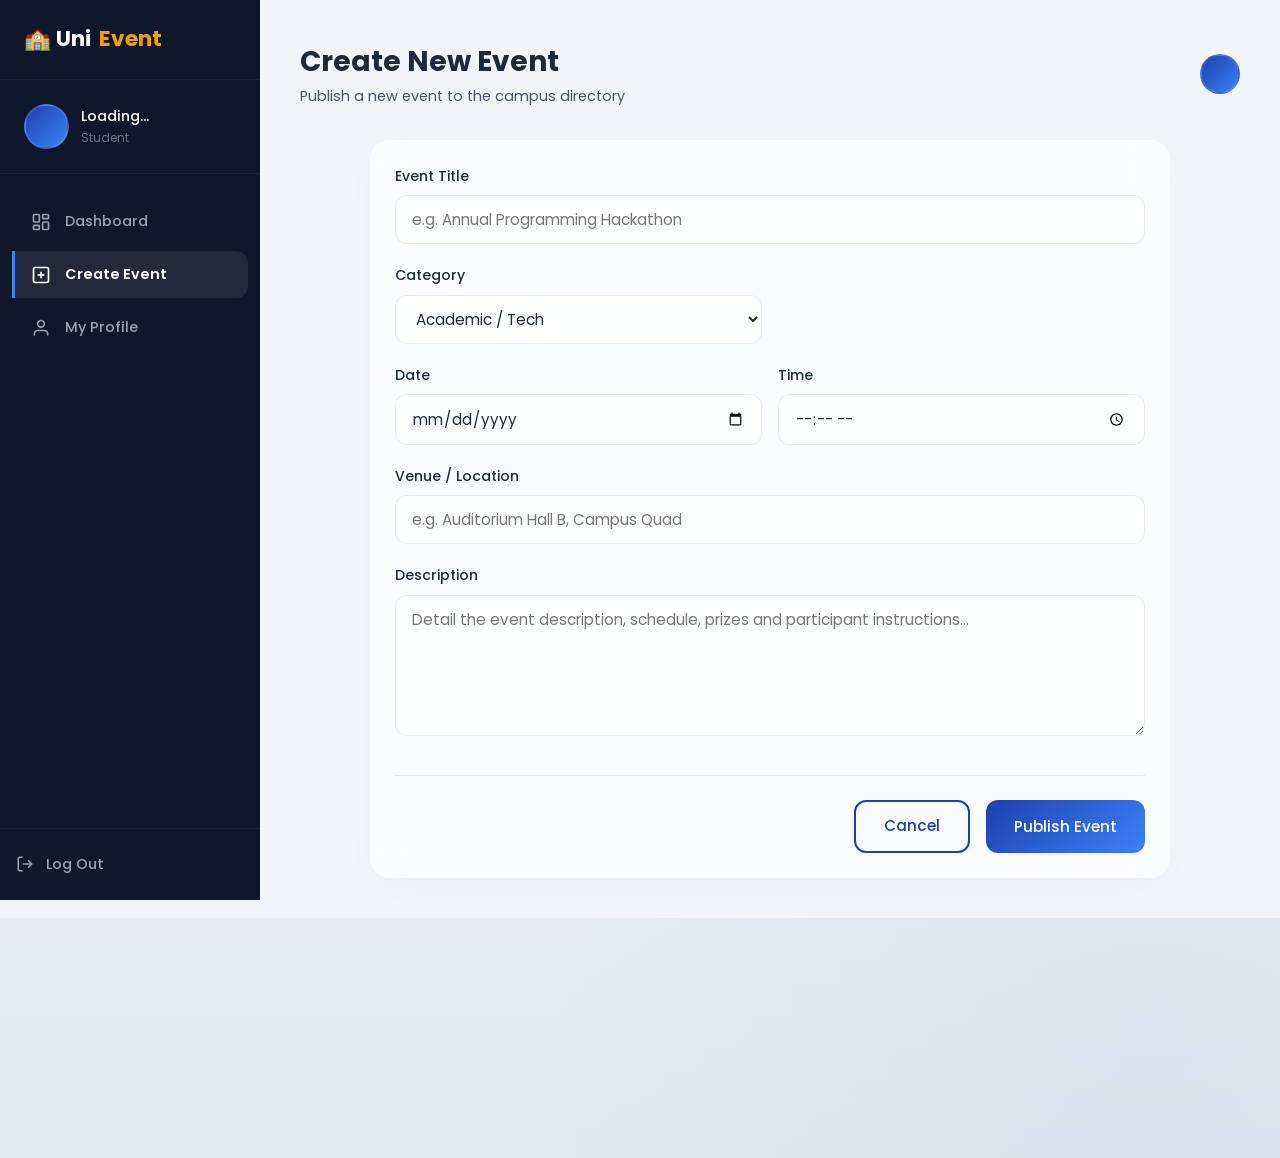
==== commit d8245a96: "Backend creation" ====
--- a/create-event.html
+++ b/create-event.html
@@ -29,7 +29,7 @@
 
       <ul class="sidebar-nav">
         <li class="sidebar-item">
-          <a href="dashboard.html">
+          <a href="dashboard.php">
             <svg viewBox="0 0 24 24"><rect x="3" y="3" width="7" height="9" rx="1"/><rect x="14" y="3" width="7" height="5" rx="1"/><rect x="14" y="12" width="7" height="9" rx="1"/><rect x="3" y="16" width="7" height="5" rx="1"/></svg>
             Dashboard
           </a>
@@ -82,17 +82,16 @@
       <div style="max-width: 800px; margin: 0 auto; width: 100%;">
         <div class="glass-card fade-in">
           
-          <form id="create-event-form">
+          <form action="actions/submit_event_process.php" method="POST">
             <div class="form-group">
               <label for="event-title" class="form-label">Event Title</label>
-              <input type="text" id="event-title" class="form-control" placeholder="e.g. Annual Programming Hackathon" required>
+              <input type="text" id="event-title" name="title" class="form-control" placeholder="e.g. Annual Programming Hackathon" required>
             </div>
 
             <div class="form-row">
               <div class="form-group">
-
                 <label for="event-category" class="form-label">Category</label>
-                <select id="event-category" class="form-control" style="cursor: pointer;">
+                <select id="event-category" name="category" class="form-control" style="cursor: pointer;">
                   <option value="Academic">Academic / Tech</option>
                   <option value="Cultural">Cultural / Jam</option>
                   <option value="Athletics">Athletics / Sports</option>
@@ -103,23 +102,23 @@
             <div class="form-row">
               <div class="form-group">
                 <label for="event-date" class="form-label">Date</label>
-                <input type="date" id="event-date" class="form-control" required>
+                <input type="date" id="event-date" name="date" class="form-control" required>
               </div>
 
               <div class="form-group">
                 <label for="event-time" class="form-label">Time</label>
-                <input type="time" id="event-time" class="form-control" required>
+                <input type="time" id="event-time" name="time" class="form-control" required>
               </div>
             </div>
 
             <div class="form-group">
               <label for="event-venue" class="form-label">Venue / Location</label>
-              <input type="text" id="event-venue" class="form-control" placeholder="e.g. Auditorium Hall B, Campus Quad" required>
+              <input type="text" id="event-venue" name="venue" class="form-control" placeholder="e.g. Auditorium Hall B, Campus Quad" required>
             </div>
 
             <div class="form-group">
               <label for="event-desc" class="form-label">Description</label>
-              <textarea id="event-desc" class="form-control" rows="5" placeholder="Detail the event description, schedule, prizes and participant instructions..." required style="resize: vertical; font-family: var(--font-main);"></textarea>
+              <textarea id="event-desc" name="description" class="form-control" rows="5" placeholder="Detail the event description, schedule, prizes and participant instructions..." required style="resize: vertical; font-family: var(--font-main);"></textarea>
             </div>
 
            <!-- <div class="form-group">
@@ -133,7 +132,7 @@
             </div>-->
 
             <div style="display:flex; justify-content:flex-end; gap: 16px; margin-top: 32px; border-top: 1px solid #E2E8F0; padding-top: 24px;">
-              <a href="dashboard.html" class="btn btn-secondary">Cancel</a>
+              <a href="dashboard.php" class="btn btn-secondary">Cancel</a>
               <button type="submit" class="btn btn-primary">Publish Event</button>
             </div>
 
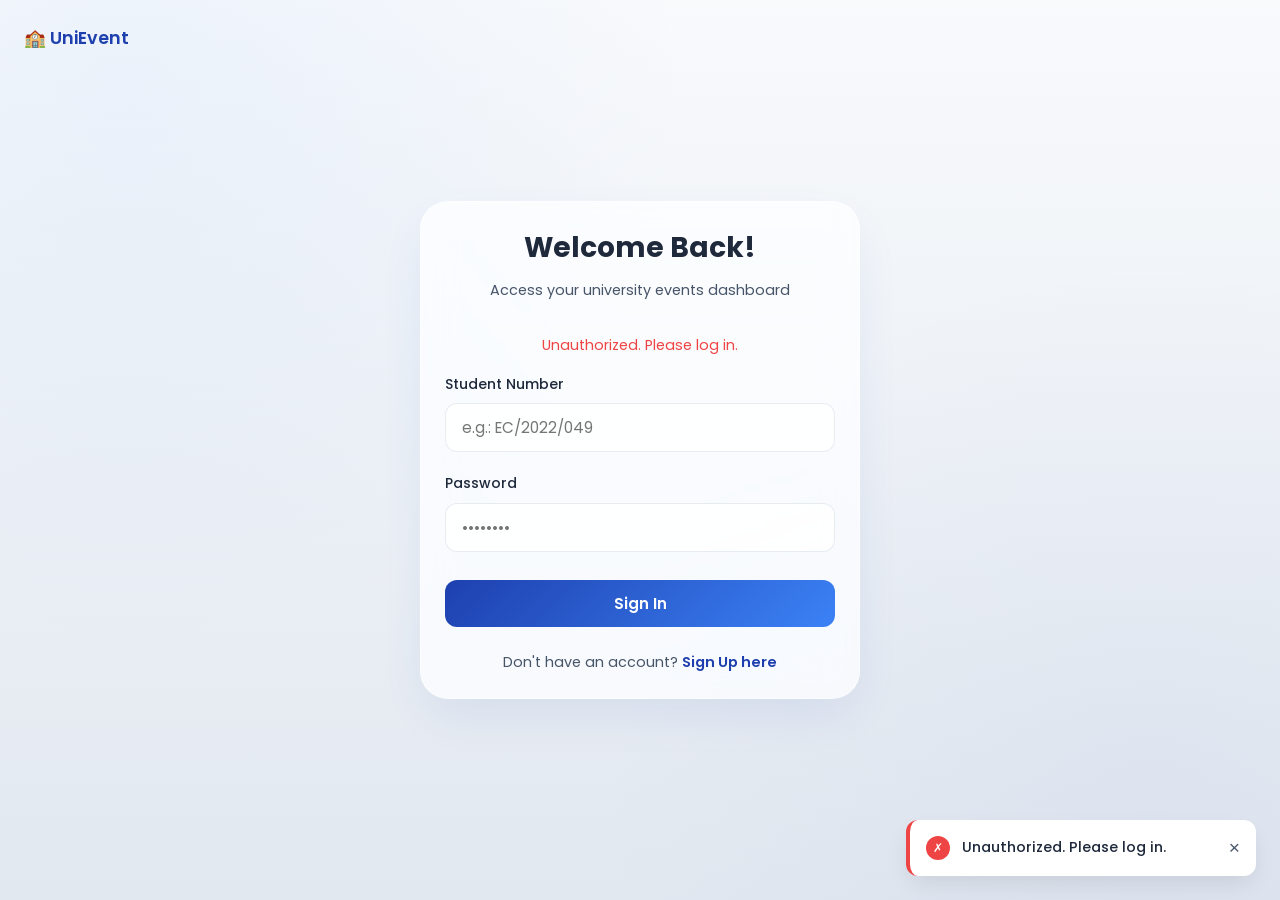
==== commit 0021f17f: "Phase 1 complete" ====
--- a/create-event.html
+++ b/create-event.html
@@ -154,11 +154,7 @@
       // Expose logout button
       document.getElementById('sidebar-logout').addEventListener('click', (e) => {
         e.preventDefault();
-        db.setCurrentUser(null);
-        showToast('Logged out successfully', 'success');
-        setTimeout(() => {
-          window.location.href = 'index.html';
-        }, 1000);
+        window.location.href = 'actions/logout.php';
       });
     });
   </script>
